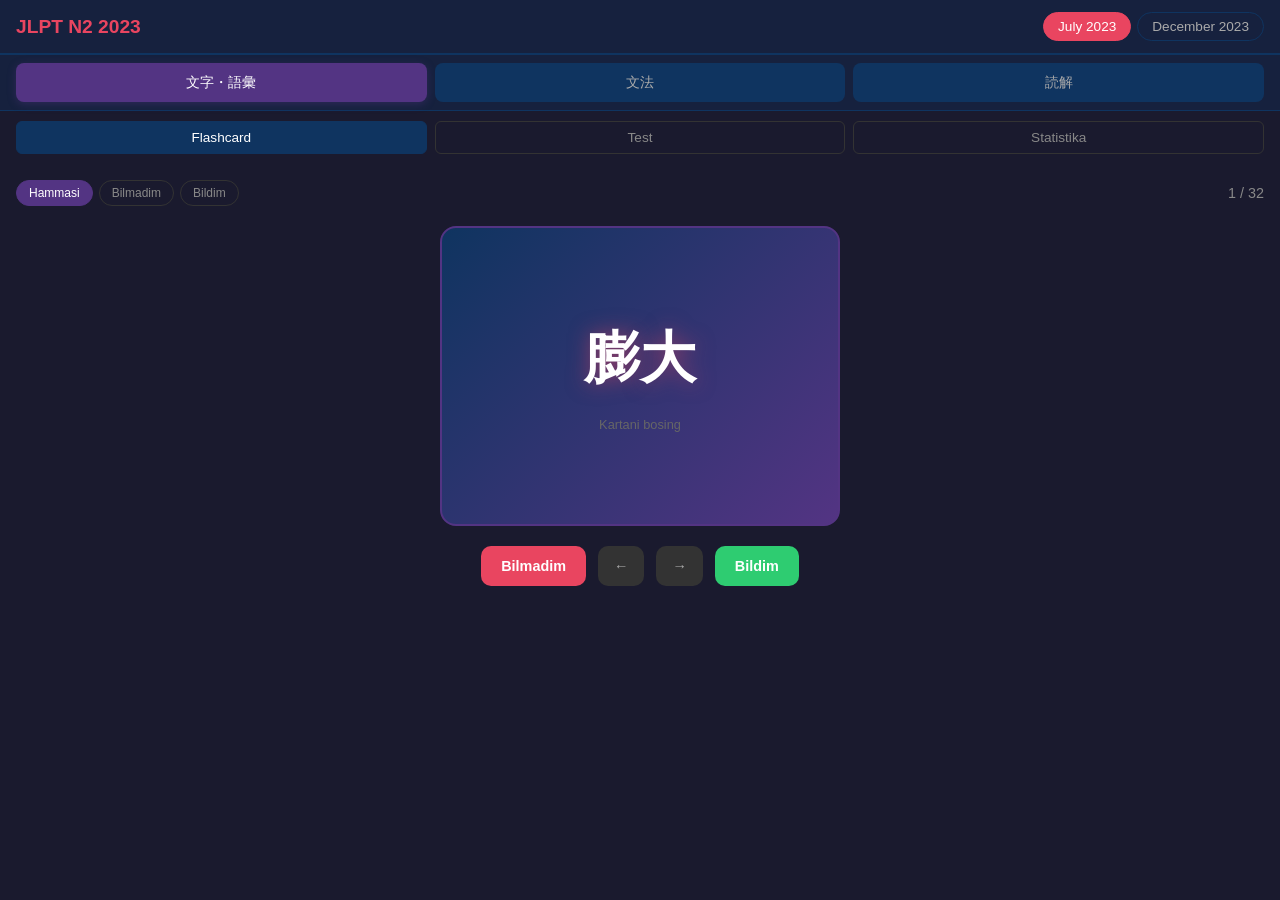
==== app/index.html @ ed3dc3ed "Add JLPT N2 2023 study app with flashcards, tests, and tracking - July & December 2023 exam content " ====
<!DOCTYPE html>
<html lang="ja">
<head>
  <meta charset="UTF-8">
  <meta name="viewport" content="width=device-width, initial-scale=1.0">
  <title>JLPT N2 2023 - Study App</title>
  <link rel="stylesheet" href="css/style.css">
</head>
<body>
  <!-- Top Navigation -->
  <header class="header">
    <div class="header-title">JLPT N2 2023</div>
    <div class="exam-tabs">
      <button class="exam-tab active" data-exam="july">July 2023</button>
      <button class="exam-tab" data-exam="december">December 2023</button>
    </div>
  </header>

  <!-- Section Navigation -->
  <nav class="section-nav">
    <button class="section-btn active" data-section="moji-goi">文字・語彙</button>
    <button class="section-btn" data-section="bunpo">文法</button>
    <button class="section-btn" data-section="dokkai">読解</button>
  </nav>

  <!-- Mode Navigation -->
  <div class="mode-nav">
    <button class="mode-btn active" data-mode="flashcard">Flashcard</button>
    <button class="mode-btn" data-mode="test">Test</button>
    <button class="mode-btn" data-mode="stats">Statistika</button>
  </div>

  <!-- Main Content Area -->
  <main class="main-content">
    <!-- Flashcard View -->
    <div id="flashcard-view" class="view active">
      <div class="flashcard-controls">
        <div class="filter-buttons">
          <button class="filter-btn active" data-filter="all">Hammasi</button>
          <button class="filter-btn" data-filter="unknown">Bilmadim</button>
          <button class="filter-btn" data-filter="known">Bildim</button>
        </div>
        <div class="card-counter">
          <span id="current-card">1</span> / <span id="total-cards">0</span>
        </div>
      </div>

      <div class="flashcard-container">
        <div class="flashcard" id="flashcard">
          <div class="flashcard-front">
            <div class="kanji-display" id="kanji-display"></div>
            <div class="tap-hint">Kartani bosing</div>
          </div>
          <div class="flashcard-back">
            <div class="back-content" id="back-content"></div>
          </div>
        </div>
      </div>

      <div class="flashcard-actions">
        <button class="action-btn unknown-btn" id="btn-unknown">Bilmadim</button>
        <button class="action-btn skip-btn" id="btn-prev">&#8592;</button>
        <button class="action-btn skip-btn" id="btn-next">&#8594;</button>
        <button class="action-btn known-btn" id="btn-known">Bildim</button>
      </div>
    </div>

    <!-- Test View -->
    <div id="test-view" class="view">
      <div class="test-controls">
        <div class="test-type-buttons">
          <button class="test-type-btn active" data-test="meaning">Ma'no</button>
          <button class="test-type-btn" data-test="reading">O'qilishi</button>
          <button class="test-type-btn" data-test="kanji">Kanji</button>
          <button class="test-type-btn" data-test="usage">Ishlatilishi</button>
        </div>
        <div class="test-score">
          To'g'ri: <span id="test-correct">0</span> / <span id="test-total">0</span>
        </div>
      </div>

      <div class="test-container" id="test-container">
        <div class="test-question" id="test-question"></div>
        <div class="test-options" id="test-options"></div>
        <div class="test-feedback" id="test-feedback"></div>
        <button class="test-next-btn" id="test-next-btn">Keyingi savol</button>
      </div>
    </div>

    <!-- Stats View -->
    <div id="stats-view" class="view">
      <div class="stats-container">
        <h2 class="stats-title">Umumiy Statistika</h2>
        <div class="stats-overview" id="stats-overview"></div>
        <h3 class="stats-subtitle">Bo'limlar bo'yicha</h3>
        <div class="stats-sections" id="stats-sections"></div>
        <div class="stats-actions">
          <button class="reset-btn" id="reset-section-btn">Bu bo'limni tozalash</button>
          <button class="reset-btn reset-all" id="reset-all-btn">Hammasini tozalash</button>
        </div>
      </div>
    </div>
  </main>

  <!-- Scripts -->
  <script src="data/july2023-moji-goi.js"></script>
  <script src="data/july2023-bunpo.js"></script>
  <script src="data/july2023-dokkai.js"></script>
  <script src="data/dec2023-moji-goi.js"></script>
  <script src="data/dec2023-bunpo.js"></script>
  <script src="data/dec2023-dokkai.js"></script>
  <script src="js/app.js"></script>
</body>
</html>
---- app/css/style.css ----
/* ===== Reset & Base ===== */
* {
  margin: 0;
  padding: 0;
  box-sizing: border-box;
}

body {
  font-family: 'Segoe UI', -apple-system, BlinkMacSystemFont, sans-serif;
  background: #1a1a2e;
  color: #eee;
  min-height: 100vh;
  overflow-x: hidden;
}

/* ===== Header ===== */
.header {
  background: #16213e;
  padding: 12px 16px;
  display: flex;
  align-items: center;
  justify-content: space-between;
  border-bottom: 2px solid #0f3460;
  position: sticky;
  top: 0;
  z-index: 100;
}

.header-title {
  font-size: 1.2rem;
  font-weight: bold;
  color: #e94560;
}

.exam-tabs {
  display: flex;
  gap: 6px;
}

.exam-tab {
  padding: 6px 14px;
  border: 1px solid #0f3460;
  background: transparent;
  color: #aaa;
  border-radius: 20px;
  cursor: pointer;
  font-size: 0.85rem;
  transition: all 0.3s;
}

.exam-tab.active {
  background: #e94560;
  color: white;
  border-color: #e94560;
}

/* ===== Section Nav ===== */
.section-nav {
  display: flex;
  background: #16213e;
  padding: 8px 16px;
  gap: 8px;
  border-bottom: 1px solid #0f3460;
}

.section-btn {
  flex: 1;
  padding: 10px;
  border: none;
  background: #0f3460;
  color: #aaa;
  border-radius: 8px;
  cursor: pointer;
  font-size: 0.9rem;
  transition: all 0.3s;
}

.section-btn.active {
  background: #533483;
  color: white;
  box-shadow: 0 2px 8px rgba(83, 52, 131, 0.4);
}


/* ===== Mode Nav ===== */
.mode-nav {
  display: flex;
  padding: 10px 16px;
  gap: 8px;
  background: #1a1a2e;
}

.mode-btn {
  flex: 1;
  padding: 8px;
  border: 1px solid #333;
  background: transparent;
  color: #888;
  border-radius: 6px;
  cursor: pointer;
  font-size: 0.85rem;
  transition: all 0.3s;
}

.mode-btn.active {
  background: #0f3460;
  color: #fff;
  border-color: #0f3460;
}

/* ===== Views ===== */
.view {
  display: none;
  padding: 16px;
}

.view.active {
  display: block;
}

/* ===== Flashcard ===== */
.flashcard-controls {
  display: flex;
  justify-content: space-between;
  align-items: center;
  margin-bottom: 16px;
}

.filter-buttons {
  display: flex;
  gap: 6px;
}

.filter-btn {
  padding: 5px 12px;
  border: 1px solid #333;
  background: transparent;
  color: #888;
  border-radius: 14px;
  cursor: pointer;
  font-size: 0.75rem;
  transition: all 0.3s;
}

.filter-btn.active {
  background: #533483;
  color: white;
  border-color: #533483;
}

.card-counter {
  color: #888;
  font-size: 0.9rem;
}

.flashcard-container {
  perspective: 1000px;
  margin: 20px auto;
  max-width: 400px;
}

.flashcard {
  position: relative;
  width: 100%;
  min-height: 300px;
  cursor: pointer;
  transform-style: preserve-3d;
  transition: transform 0.6s;
  border-radius: 16px;
}

.flashcard.flipped {
  transform: rotateY(180deg);
}

.flashcard-front,
.flashcard-back {
  position: absolute;
  width: 100%;
  min-height: 300px;
  backface-visibility: hidden;
  border-radius: 16px;
  display: flex;
  flex-direction: column;
  align-items: center;
  justify-content: center;
  padding: 24px;
}

.flashcard-front {
  background: linear-gradient(135deg, #0f3460, #533483);
  border: 2px solid #533483;
}

.flashcard-back {
  background: linear-gradient(135deg, #16213e, #1a1a2e);
  border: 2px solid #0f3460;
  transform: rotateY(180deg);
  justify-content: flex-start;
  align-items: flex-start;
  overflow-y: auto;
  max-height: 400px;
}

.kanji-display {
  font-size: 3.5rem;
  font-weight: bold;
  color: #fff;
  text-shadow: 0 0 20px rgba(233, 69, 96, 0.5);
}

.tap-hint {
  margin-top: 20px;
  color: #666;
  font-size: 0.8rem;
}

.back-content {
  width: 100%;
}

.back-content .info-row {
  margin-bottom: 10px;
  padding: 6px 0;
  border-bottom: 1px solid #333;
}

.back-content .info-label {
  font-size: 0.75rem;
  color: #e94560;
  text-transform: uppercase;
  margin-bottom: 3px;
}

.back-content .info-value {
  font-size: 0.95rem;
  color: #eee;
  line-height: 1.4;
}

.back-content .info-value.big {
  font-size: 1.6rem;
}


/* ===== Flashcard Actions ===== */
.flashcard-actions {
  display: flex;
  justify-content: center;
  gap: 12px;
  margin-top: 20px;
}

.action-btn {
  padding: 12px 20px;
  border: none;
  border-radius: 10px;
  cursor: pointer;
  font-size: 0.9rem;
  font-weight: bold;
  transition: all 0.3s;
}

.unknown-btn {
  background: #e94560;
  color: white;
}

.unknown-btn:hover {
  background: #d63851;
  transform: scale(1.05);
}

.known-btn {
  background: #2ecc71;
  color: white;
}

.known-btn:hover {
  background: #27ae60;
  transform: scale(1.05);
}

.skip-btn {
  background: #333;
  color: #aaa;
  padding: 12px 16px;
}

.skip-btn:hover {
  background: #444;
}

/* ===== Test View ===== */
.test-controls {
  display: flex;
  justify-content: space-between;
  align-items: center;
  margin-bottom: 16px;
  flex-wrap: wrap;
  gap: 10px;
}

.test-type-buttons {
  display: flex;
  gap: 6px;
  flex-wrap: wrap;
}

.test-type-btn {
  padding: 6px 12px;
  border: 1px solid #333;
  background: transparent;
  color: #888;
  border-radius: 14px;
  cursor: pointer;
  font-size: 0.75rem;
  transition: all 0.3s;
}

.test-type-btn.active {
  background: #0f3460;
  color: white;
  border-color: #0f3460;
}

.test-score {
  color: #2ecc71;
  font-size: 0.9rem;
  font-weight: bold;
}

.test-container {
  background: #16213e;
  border-radius: 16px;
  padding: 24px;
  max-width: 500px;
  margin: 0 auto;
}

.test-question {
  font-size: 1.8rem;
  text-align: center;
  margin-bottom: 24px;
  color: #fff;
  min-height: 60px;
  display: flex;
  align-items: center;
  justify-content: center;
}

.test-options {
  display: flex;
  flex-direction: column;
  gap: 10px;
}

.test-option {
  padding: 14px 18px;
  background: #0f3460;
  border: 2px solid #333;
  border-radius: 10px;
  cursor: pointer;
  color: #eee;
  font-size: 0.95rem;
  transition: all 0.3s;
}

.test-option:hover {
  border-color: #533483;
  background: #1a2a4a;
}

.test-option.correct {
  border-color: #2ecc71;
  background: rgba(46, 204, 113, 0.15);
}

.test-option.wrong {
  border-color: #e94560;
  background: rgba(233, 69, 96, 0.15);
}

.test-feedback {
  margin-top: 16px;
  padding: 12px;
  border-radius: 8px;
  font-size: 0.85rem;
  display: none;
}

.test-feedback.show {
  display: block;
}

.test-feedback.correct {
  background: rgba(46, 204, 113, 0.1);
  border: 1px solid #2ecc71;
  color: #2ecc71;
}

.test-feedback.wrong {
  background: rgba(233, 69, 96, 0.1);
  border: 1px solid #e94560;
  color: #e94560;
}

.test-next-btn {
  display: none;
  margin: 16px auto 0;
  padding: 10px 24px;
  background: #533483;
  color: white;
  border: none;
  border-radius: 8px;
  cursor: pointer;
  font-size: 0.9rem;
}

.test-next-btn.show {
  display: block;
}


/* ===== Stats View ===== */
.stats-container {
  max-width: 500px;
  margin: 0 auto;
}

.stats-title {
  color: #e94560;
  margin-bottom: 16px;
  font-size: 1.2rem;
}

.stats-subtitle {
  color: #533483;
  margin: 20px 0 12px;
  font-size: 1rem;
}

.stats-overview {
  display: grid;
  grid-template-columns: 1fr 1fr 1fr;
  gap: 10px;
  margin-bottom: 20px;
}

.stat-card {
  background: #16213e;
  border-radius: 12px;
  padding: 16px;
  text-align: center;
}

.stat-number {
  font-size: 2rem;
  font-weight: bold;
  color: #fff;
}

.stat-label {
  font-size: 0.75rem;
  color: #888;
  margin-top: 4px;
}

.stat-card.known .stat-number { color: #2ecc71; }
.stat-card.unknown .stat-number { color: #e94560; }
.stat-card.total .stat-number { color: #f39c12; }

.stats-sections {
  display: flex;
  flex-direction: column;
  gap: 10px;
}

.stats-section-item {
  background: #16213e;
  border-radius: 10px;
  padding: 14px;
}

.stats-section-header {
  display: flex;
  justify-content: space-between;
  align-items: center;
  margin-bottom: 8px;
}

.stats-section-name {
  font-size: 0.9rem;
  color: #eee;
}

.stats-section-percent {
  font-size: 0.85rem;
  color: #2ecc71;
  font-weight: bold;
}

.progress-bar {
  height: 6px;
  background: #333;
  border-radius: 3px;
  overflow: hidden;
}

.progress-fill {
  height: 100%;
  background: linear-gradient(90deg, #2ecc71, #27ae60);
  border-radius: 3px;
  transition: width 0.5s ease;
}

.stats-actions {
  margin-top: 24px;
  display: flex;
  gap: 10px;
}

.reset-btn {
  padding: 10px 16px;
  border: 1px solid #e94560;
  background: transparent;
  color: #e94560;
  border-radius: 8px;
  cursor: pointer;
  font-size: 0.8rem;
  transition: all 0.3s;
}

.reset-btn:hover {
  background: rgba(233, 69, 96, 0.1);
}

.reset-btn.reset-all {
  border-color: #f39c12;
  color: #f39c12;
}

.reset-btn.reset-all:hover {
  background: rgba(243, 156, 18, 0.1);
}

/* ===== Responsive ===== */
@media (max-width: 480px) {
  .header {
    flex-direction: column;
    gap: 8px;
    align-items: flex-start;
  }
  
  .kanji-display {
    font-size: 2.8rem;
  }
  
  .flashcard-actions {
    flex-wrap: wrap;
  }
  
  .stats-overview {
    grid-template-columns: 1fr;
  }
  
  .test-type-buttons {
    width: 100%;
  }
}

/* ===== Animations ===== */
@keyframes slideIn {
  from { opacity: 0; transform: translateY(20px); }
  to { opacity: 1; transform: translateY(0); }
}

.view.active {
  animation: slideIn 0.3s ease;
}

/* ===== Dokkai specific ===== */
.dokkai-passage {
  background: #16213e;
  border-radius: 12px;
  padding: 16px;
  margin-bottom: 16px;
  line-height: 1.8;
  font-size: 0.9rem;
  color: #ddd;
  max-height: 300px;
  overflow-y: auto;
}

.dokkai-title {
  color: #e94560;
  font-size: 1rem;
  margin-bottom: 10px;
}

.dokkai-vocab {
  margin-top: 12px;
  padding: 10px;
  background: #0f3460;
  border-radius: 8px;
}

.dokkai-vocab-title {
  color: #f39c12;
  font-size: 0.8rem;
  margin-bottom: 6px;
}

.dokkai-vocab-item {
  font-size: 0.8rem;
  color: #aaa;
  margin: 3px 0;
}
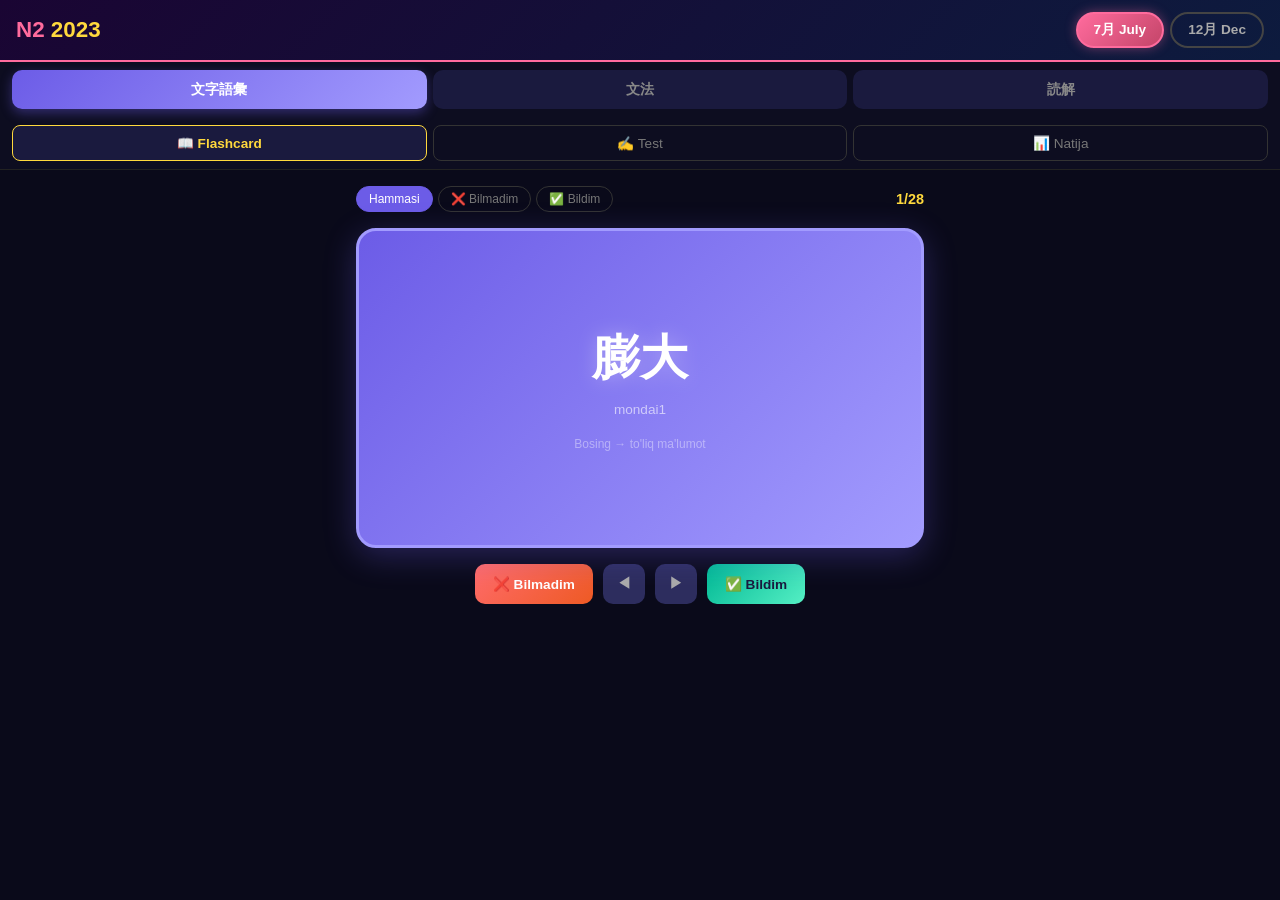
==== commit 4a3b1cd6: "JLPT N2 2023 Study App - July & December Features: - 3 sections: Moji/Goi (53 words), Bunpo (34 gram" ====
--- a/app/index.html
+++ b/app/index.html
@@ -3,106 +3,87 @@
 <head>
   <meta charset="UTF-8">
   <meta name="viewport" content="width=device-width, initial-scale=1.0">
-  <title>JLPT N2 2023 - Study App</title>
+  <title>JLPT N2 2023 - O'rganish</title>
   <link rel="stylesheet" href="css/style.css">
 </head>
 <body>
-  <!-- Top Navigation -->
   <header class="header">
-    <div class="header-title">JLPT N2 2023</div>
+    <h1 class="logo">N2 <span>2023</span></h1>
     <div class="exam-tabs">
-      <button class="exam-tab active" data-exam="july">July 2023</button>
-      <button class="exam-tab" data-exam="december">December 2023</button>
+      <button class="exam-tab active" data-exam="july">7月 July</button>
+      <button class="exam-tab" data-exam="dec">12月 Dec</button>
     </div>
   </header>
 
-  <!-- Section Navigation -->
   <nav class="section-nav">
-    <button class="section-btn active" data-section="moji-goi">文字・語彙</button>
+    <button class="section-btn active" data-section="moji">文字語彙</button>
     <button class="section-btn" data-section="bunpo">文法</button>
     <button class="section-btn" data-section="dokkai">読解</button>
   </nav>
 
-  <!-- Mode Navigation -->
   <div class="mode-nav">
-    <button class="mode-btn active" data-mode="flashcard">Flashcard</button>
-    <button class="mode-btn" data-mode="test">Test</button>
-    <button class="mode-btn" data-mode="stats">Statistika</button>
+    <button class="mode-btn active" data-mode="flashcard">📖 Flashcard</button>
+    <button class="mode-btn" data-mode="test">✍️ Test</button>
+    <button class="mode-btn" data-mode="stats">📊 Natija</button>
   </div>
 
-  <!-- Main Content Area -->
   <main class="main-content">
-    <!-- Flashcard View -->
-    <div id="flashcard-view" class="view active">
-      <div class="flashcard-controls">
-        <div class="filter-buttons">
+    <!-- FLASHCARD VIEW -->
+    <div id="view-flashcard" class="view active">
+      <div class="fc-top">
+        <div class="filter-bar">
           <button class="filter-btn active" data-filter="all">Hammasi</button>
-          <button class="filter-btn" data-filter="unknown">Bilmadim</button>
-          <button class="filter-btn" data-filter="known">Bildim</button>
+          <button class="filter-btn" data-filter="unknown">❌ Bilmadim</button>
+          <button class="filter-btn" data-filter="known">✅ Bildim</button>
         </div>
-        <div class="card-counter">
-          <span id="current-card">1</span> / <span id="total-cards">0</span>
+        <span class="counter" id="counter">0/0</span>
+      </div>
+      <div class="card-wrap">
+        <div class="card" id="card">
+          <div class="card-front" id="card-front"></div>
+          <div class="card-back" id="card-back"></div>
         </div>
       </div>
-
-      <div class="flashcard-container">
-        <div class="flashcard" id="flashcard">
-          <div class="flashcard-front">
-            <div class="kanji-display" id="kanji-display"></div>
-            <div class="tap-hint">Kartani bosing</div>
-          </div>
-          <div class="flashcard-back">
-            <div class="back-content" id="back-content"></div>
-          </div>
-        </div>
-      </div>
-
-      <div class="flashcard-actions">
-        <button class="action-btn unknown-btn" id="btn-unknown">Bilmadim</button>
-        <button class="action-btn skip-btn" id="btn-prev">&#8592;</button>
-        <button class="action-btn skip-btn" id="btn-next">&#8594;</button>
-        <button class="action-btn known-btn" id="btn-known">Bildim</button>
+      <div class="card-actions">
+        <button class="btn btn-unknown" id="btn-unknown">❌ Bilmadim</button>
+        <button class="btn btn-nav" id="btn-prev">◀</button>
+        <button class="btn btn-nav" id="btn-next">▶</button>
+        <button class="btn btn-known" id="btn-known">✅ Bildim</button>
       </div>
     </div>
 
-    <!-- Test View -->
-    <div id="test-view" class="view">
-      <div class="test-controls">
-        <div class="test-type-buttons">
-          <button class="test-type-btn active" data-test="meaning">Ma'no</button>
-          <button class="test-type-btn" data-test="reading">O'qilishi</button>
-          <button class="test-type-btn" data-test="kanji">Kanji</button>
-          <button class="test-type-btn" data-test="usage">Ishlatilishi</button>
+    <!-- TEST VIEW -->
+    <div id="view-test" class="view">
+      <div class="test-top">
+        <div class="test-types">
+          <button class="tt-btn active" data-tt="meaning">Ma'no</button>
+          <button class="tt-btn" data-tt="reading">O'qilishi</button>
+          <button class="tt-btn" data-tt="kanji">Kanji</button>
+          <button class="tt-btn" data-tt="usage">Misol</button>
         </div>
-        <div class="test-score">
-          To'g'ri: <span id="test-correct">0</span> / <span id="test-total">0</span>
-        </div>
+        <div class="test-score" id="test-score">0/0</div>
       </div>
-
-      <div class="test-container" id="test-container">
-        <div class="test-question" id="test-question"></div>
-        <div class="test-options" id="test-options"></div>
-        <div class="test-feedback" id="test-feedback"></div>
-        <button class="test-next-btn" id="test-next-btn">Keyingi savol</button>
+      <div class="test-box" id="test-box">
+        <div class="test-q" id="test-q"></div>
+        <div class="test-opts" id="test-opts"></div>
+        <div class="test-fb" id="test-fb"></div>
+        <button class="btn btn-next-q" id="btn-next-q">Keyingi →</button>
       </div>
     </div>
 
-    <!-- Stats View -->
-    <div id="stats-view" class="view">
-      <div class="stats-container">
-        <h2 class="stats-title">Umumiy Statistika</h2>
-        <div class="stats-overview" id="stats-overview"></div>
-        <h3 class="stats-subtitle">Bo'limlar bo'yicha</h3>
+    <!-- STATS VIEW -->
+    <div id="view-stats" class="view">
+      <div class="stats-wrap">
+        <div class="stats-cards" id="stats-cards"></div>
         <div class="stats-sections" id="stats-sections"></div>
-        <div class="stats-actions">
-          <button class="reset-btn" id="reset-section-btn">Bu bo'limni tozalash</button>
-          <button class="reset-btn reset-all" id="reset-all-btn">Hammasini tozalash</button>
+        <div class="stats-btns">
+          <button class="btn btn-reset" id="btn-reset-section">Bu bo'limni tozalash</button>
+          <button class="btn btn-reset-all" id="btn-reset-all">Hammasini tozalash</button>
         </div>
       </div>
     </div>
   </main>
 
-  <!-- Scripts -->
   <script src="data/july2023-moji-goi.js"></script>
   <script src="data/july2023-bunpo.js"></script>
   <script src="data/july2023-dokkai.js"></script>
--- a/app/css/style.css
+++ b/app/css/style.css
@@ -1,618 +1,108 @@
-/* ===== Reset & Base ===== */
-* {
-  margin: 0;
-  padding: 0;
-  box-sizing: border-box;
+*{margin:0;padding:0;box-sizing:border-box}
+body{font-family:'Segoe UI',sans-serif;background:#0a0a1a;color:#f0f0f0;min-height:100vh}
+
+/* HEADER */
+.header{background:linear-gradient(135deg,#1a0533,#0d1b3e);padding:12px 16px;display:flex;align-items:center;justify-content:space-between;border-bottom:2px solid #ff6b9d}
+.logo{font-size:1.4rem;color:#ff6b9d;font-weight:900}
+.logo span{color:#ffd93d}
+.exam-tabs{display:flex;gap:6px}
+.exam-tab{padding:7px 16px;border:2px solid #444;background:transparent;color:#aaa;border-radius:20px;cursor:pointer;font-size:.85rem;font-weight:600;transition:.3s}
+.exam-tab.active{background:linear-gradient(135deg,#ff6b9d,#c44569);color:#fff;border-color:#ff6b9d;box-shadow:0 0 12px rgba(255,107,157,.4)}
+
+/* SECTION NAV */
+.section-nav{display:flex;padding:8px 12px;gap:6px;background:#0d0d20}
+.section-btn{flex:1;padding:10px;border:none;background:#1a1a3e;color:#888;border-radius:10px;cursor:pointer;font-size:.9rem;font-weight:600;transition:.3s}
+.section-btn.active{background:linear-gradient(135deg,#6c5ce7,#a29bfe);color:#fff;box-shadow:0 4px 12px rgba(108,92,231,.4)}
+
+/* MODE NAV */
+.mode-nav{display:flex;padding:8px 12px;gap:6px;background:#0d0d20;border-bottom:1px solid #222}
+.mode-btn{flex:1;padding:9px;border:1px solid #333;background:transparent;color:#777;border-radius:8px;cursor:pointer;font-size:.85rem;transition:.3s}
+.mode-btn.active{background:#1a1a3e;color:#ffd93d;border-color:#ffd93d;font-weight:700}
+
+/* VIEWS */
+.view{display:none;padding:16px;max-width:600px;margin:0 auto}
+.view.active{display:block;animation:fadeIn .3s ease}
+@keyframes fadeIn{from{opacity:0;transform:translateY(10px)}to{opacity:1;transform:translateY(0)}}
+
+/* FLASHCARD */
+.fc-top{display:flex;justify-content:space-between;align-items:center;margin-bottom:12px}
+.filter-bar{display:flex;gap:5px}
+.filter-btn{padding:5px 12px;border:1px solid #333;background:transparent;color:#777;border-radius:14px;cursor:pointer;font-size:.75rem;transition:.3s}
+.filter-btn.active{background:#6c5ce7;color:#fff;border-color:#6c5ce7}
+.counter{color:#ffd93d;font-weight:700;font-size:.9rem}
+
+.card-wrap{perspective:1000px;margin:16px 0}
+.card{position:relative;width:100%;min-height:320px;cursor:pointer;transform-style:preserve-3d;transition:transform .5s;border-radius:20px}
+.card.flipped{transform:rotateY(180deg)}
+.card-front,.card-back{position:absolute;width:100%;min-height:320px;backface-visibility:hidden;border-radius:20px;padding:24px;display:flex;flex-direction:column;align-items:center;justify-content:center}
+.card-front{background:linear-gradient(135deg,#6c5ce7,#a29bfe);border:3px solid #a29bfe;box-shadow:0 8px 32px rgba(108,92,231,.3)}
+.card-back{background:linear-gradient(135deg,#1a1a3e,#0d1b3e);border:3px solid #ff6b9d;transform:rotateY(180deg);justify-content:flex-start;align-items:stretch;overflow-y:auto;max-height:420px;box-shadow:0 8px 32px rgba(255,107,157,.2)}
+
+.card-front .main-text{font-size:3rem;font-weight:900;color:#fff;text-shadow:0 0 20px rgba(255,255,255,.3)}
+.card-front .sub-text{margin-top:12px;color:rgba(255,255,255,.6);font-size:.85rem}
+.card-front .hint{margin-top:20px;color:rgba(255,255,255,.4);font-size:.75rem}
+
+.info-row{margin-bottom:10px;padding-bottom:8px;border-bottom:1px solid #2a2a5e}
+.info-label{font-size:.7rem;color:#ff6b9d;text-transform:uppercase;font-weight:700;margin-bottom:3px;letter-spacing:1px}
+.info-val{font-size:.95rem;color:#eee;line-height:1.5}
+.info-val.big{font-size:1.8rem;color:#ffd93d;font-weight:700}
+.info-val .tip{display:block;margin-top:4px;padding:6px 10px;background:rgba(255,217,61,.08);border-left:3px solid #ffd93d;border-radius:4px;font-size:.8rem;color:#ffd93d}
+
+/* CARD ACTIONS */
+.card-actions{display:flex;justify-content:center;gap:10px;margin-top:16px}
+.btn{padding:11px 18px;border:none;border-radius:10px;cursor:pointer;font-size:.85rem;font-weight:700;transition:.3s}
+.btn-unknown{background:linear-gradient(135deg,#ff6b6b,#ee5a24);color:#fff}
+.btn-unknown:hover{transform:scale(1.05);box-shadow:0 4px 12px rgba(255,107,107,.4)}
+.btn-known{background:linear-gradient(135deg,#00b894,#55efc4);color:#1a1a3e}
+.btn-known:hover{transform:scale(1.05);box-shadow:0 4px 12px rgba(0,184,148,.4)}
+.btn-nav{background:#2d2d5e;color:#aaa;padding:11px 14px}
+.btn-nav:hover{background:#3d3d7e}
+
+/* TEST */
+.test-top{display:flex;justify-content:space-between;align-items:center;margin-bottom:14px;flex-wrap:wrap;gap:8px}
+.test-types{display:flex;gap:5px;flex-wrap:wrap}
+.tt-btn{padding:5px 12px;border:1px solid #333;background:transparent;color:#777;border-radius:14px;cursor:pointer;font-size:.75rem;transition:.3s}
+.tt-btn.active{background:#ffd93d;color:#1a1a3e;border-color:#ffd93d;font-weight:700}
+.test-score{color:#00b894;font-weight:700;font-size:.95rem}
+.test-box{background:#1a1a3e;border-radius:16px;padding:20px;border:2px solid #2a2a5e}
+.test-q{font-size:1.6rem;text-align:center;color:#fff;margin-bottom:20px;min-height:50px;display:flex;align-items:center;justify-content:center;font-weight:700}
+.test-opts{display:flex;flex-direction:column;gap:8px}
+.test-opt{padding:13px 16px;background:#0d1b3e;border:2px solid #2a2a5e;border-radius:10px;cursor:pointer;color:#ddd;font-size:.9rem;transition:.3s}
+.test-opt:hover{border-color:#6c5ce7;background:#1a2a5e}
+.test-opt.correct{border-color:#00b894;background:rgba(0,184,148,.12);color:#00b894}
+.test-opt.wrong{border-color:#ff6b6b;background:rgba(255,107,107,.1);color:#ff6b6b}
+.test-fb{margin-top:14px;padding:12px;border-radius:10px;font-size:.85rem;display:none;line-height:1.5}
+.test-fb.show{display:block}
+.test-fb.is-correct{background:rgba(0,184,148,.08);border:1px solid #00b894;color:#55efc4}
+.test-fb.is-wrong{background:rgba(255,107,107,.08);border:1px solid #ff6b6b;color:#ff6b6b}
+.btn-next-q{display:none;margin:14px auto 0;background:linear-gradient(135deg,#6c5ce7,#a29bfe);color:#fff;padding:10px 24px}
+.btn-next-q.show{display:block}
+
+/* STATS */
+.stats-wrap{max-width:500px;margin:0 auto}
+.stats-cards{display:grid;grid-template-columns:1fr 1fr 1fr;gap:10px;margin-bottom:20px}
+.stat-card{background:#1a1a3e;border-radius:14px;padding:16px;text-align:center;border:2px solid #2a2a5e}
+.stat-num{font-size:2.2rem;font-weight:900}
+.stat-lbl{font-size:.7rem;color:#888;margin-top:4px;text-transform:uppercase}
+.stat-card.s-known .stat-num{color:#00b894}
+.stat-card.s-unknown .stat-num{color:#ff6b6b}
+.stat-card.s-total .stat-num{color:#ffd93d}
+.stats-sections{display:flex;flex-direction:column;gap:8px;margin-bottom:20px}
+.ss-item{background:#1a1a3e;border-radius:10px;padding:12px;border:1px solid #2a2a5e}
+.ss-head{display:flex;justify-content:space-between;align-items:center;margin-bottom:6px}
+.ss-name{font-size:.85rem;color:#eee}
+.ss-pct{font-size:.85rem;color:#00b894;font-weight:700}
+.pbar{height:6px;background:#2a2a5e;border-radius:3px;overflow:hidden}
+.pbar-fill{height:100%;background:linear-gradient(90deg,#00b894,#55efc4);border-radius:3px;transition:width .5s}
+.stats-btns{display:flex;gap:10px}
+.btn-reset{padding:10px 14px;border:1px solid #ff6b6b;background:transparent;color:#ff6b6b;border-radius:8px;cursor:pointer;font-size:.8rem;transition:.3s}
+.btn-reset:hover{background:rgba(255,107,107,.1)}
+.btn-reset-all{padding:10px 14px;border:1px solid #ffd93d;background:transparent;color:#ffd93d;border-radius:8px;cursor:pointer;font-size:.8rem;transition:.3s}
+.btn-reset-all:hover{background:rgba(255,217,61,.1)}
+
+@media(max-width:480px){
+  .header{flex-direction:column;gap:8px;align-items:flex-start}
+  .card-front .main-text{font-size:2.4rem}
+  .stats-cards{grid-template-columns:1fr}
+  .card-actions{flex-wrap:wrap}
 }
-
-body {
-  font-family: 'Segoe UI', -apple-system, BlinkMacSystemFont, sans-serif;
-  background: #1a1a2e;
-  color: #eee;
-  min-height: 100vh;
-  overflow-x: hidden;
-}
-
-/* ===== Header ===== */
-.header {
-  background: #16213e;
-  padding: 12px 16px;
-  display: flex;
-  align-items: center;
-  justify-content: space-between;
-  border-bottom: 2px solid #0f3460;
-  position: sticky;
-  top: 0;
-  z-index: 100;
-}
-
-.header-title {
-  font-size: 1.2rem;
-  font-weight: bold;
-  color: #e94560;
-}
-
-.exam-tabs {
-  display: flex;
-  gap: 6px;
-}
-
-.exam-tab {
-  padding: 6px 14px;
-  border: 1px solid #0f3460;
-  background: transparent;
-  color: #aaa;
-  border-radius: 20px;
-  cursor: pointer;
-  font-size: 0.85rem;
-  transition: all 0.3s;
-}
-
-.exam-tab.active {
-  background: #e94560;
-  color: white;
-  border-color: #e94560;
-}
-
-/* ===== Section Nav ===== */
-.section-nav {
-  display: flex;
-  background: #16213e;
-  padding: 8px 16px;
-  gap: 8px;
-  border-bottom: 1px solid #0f3460;
-}
-
-.section-btn {
-  flex: 1;
-  padding: 10px;
-  border: none;
-  background: #0f3460;
-  color: #aaa;
-  border-radius: 8px;
-  cursor: pointer;
-  font-size: 0.9rem;
-  transition: all 0.3s;
-}
-
-.section-btn.active {
-  background: #533483;
-  color: white;
-  box-shadow: 0 2px 8px rgba(83, 52, 131, 0.4);
-}
-
-
-/* ===== Mode Nav ===== */
-.mode-nav {
-  display: flex;
-  padding: 10px 16px;
-  gap: 8px;
-  background: #1a1a2e;
-}
-
-.mode-btn {
-  flex: 1;
-  padding: 8px;
-  border: 1px solid #333;
-  background: transparent;
-  color: #888;
-  border-radius: 6px;
-  cursor: pointer;
-  font-size: 0.85rem;
-  transition: all 0.3s;
-}
-
-.mode-btn.active {
-  background: #0f3460;
-  color: #fff;
-  border-color: #0f3460;
-}
-
-/* ===== Views ===== */
-.view {
-  display: none;
-  padding: 16px;
-}
-
-.view.active {
-  display: block;
-}
-
-/* ===== Flashcard ===== */
-.flashcard-controls {
-  display: flex;
-  justify-content: space-between;
-  align-items: center;
-  margin-bottom: 16px;
-}
-
-.filter-buttons {
-  display: flex;
-  gap: 6px;
-}
-
-.filter-btn {
-  padding: 5px 12px;
-  border: 1px solid #333;
-  background: transparent;
-  color: #888;
-  border-radius: 14px;
-  cursor: pointer;
-  font-size: 0.75rem;
-  transition: all 0.3s;
-}
-
-.filter-btn.active {
-  background: #533483;
-  color: white;
-  border-color: #533483;
-}
-
-.card-counter {
-  color: #888;
-  font-size: 0.9rem;
-}
-
-.flashcard-container {
-  perspective: 1000px;
-  margin: 20px auto;
-  max-width: 400px;
-}
-
-.flashcard {
-  position: relative;
-  width: 100%;
-  min-height: 300px;
-  cursor: pointer;
-  transform-style: preserve-3d;
-  transition: transform 0.6s;
-  border-radius: 16px;
-}
-
-.flashcard.flipped {
-  transform: rotateY(180deg);
-}
-
-.flashcard-front,
-.flashcard-back {
-  position: absolute;
-  width: 100%;
-  min-height: 300px;
-  backface-visibility: hidden;
-  border-radius: 16px;
-  display: flex;
-  flex-direction: column;
-  align-items: center;
-  justify-content: center;
-  padding: 24px;
-}
-
-.flashcard-front {
-  background: linear-gradient(135deg, #0f3460, #533483);
-  border: 2px solid #533483;
-}
-
-.flashcard-back {
-  background: linear-gradient(135deg, #16213e, #1a1a2e);
-  border: 2px solid #0f3460;
-  transform: rotateY(180deg);
-  justify-content: flex-start;
-  align-items: flex-start;
-  overflow-y: auto;
-  max-height: 400px;
-}
-
-.kanji-display {
-  font-size: 3.5rem;
-  font-weight: bold;
-  color: #fff;
-  text-shadow: 0 0 20px rgba(233, 69, 96, 0.5);
-}
-
-.tap-hint {
-  margin-top: 20px;
-  color: #666;
-  font-size: 0.8rem;
-}
-
-.back-content {
-  width: 100%;
-}
-
-.back-content .info-row {
-  margin-bottom: 10px;
-  padding: 6px 0;
-  border-bottom: 1px solid #333;
-}
-
-.back-content .info-label {
-  font-size: 0.75rem;
-  color: #e94560;
-  text-transform: uppercase;
-  margin-bottom: 3px;
-}
-
-.back-content .info-value {
-  font-size: 0.95rem;
-  color: #eee;
-  line-height: 1.4;
-}
-
-.back-content .info-value.big {
-  font-size: 1.6rem;
-}
-
-
-/* ===== Flashcard Actions ===== */
-.flashcard-actions {
-  display: flex;
-  justify-content: center;
-  gap: 12px;
-  margin-top: 20px;
-}
-
-.action-btn {
-  padding: 12px 20px;
-  border: none;
-  border-radius: 10px;
-  cursor: pointer;
-  font-size: 0.9rem;
-  font-weight: bold;
-  transition: all 0.3s;
-}
-
-.unknown-btn {
-  background: #e94560;
-  color: white;
-}
-
-.unknown-btn:hover {
-  background: #d63851;
-  transform: scale(1.05);
-}
-
-.known-btn {
-  background: #2ecc71;
-  color: white;
-}
-
-.known-btn:hover {
-  background: #27ae60;
-  transform: scale(1.05);
-}
-
-.skip-btn {
-  background: #333;
-  color: #aaa;
-  padding: 12px 16px;
-}
-
-.skip-btn:hover {
-  background: #444;
-}
-
-/* ===== Test View ===== */
-.test-controls {
-  display: flex;
-  justify-content: space-between;
-  align-items: center;
-  margin-bottom: 16px;
-  flex-wrap: wrap;
-  gap: 10px;
-}
-
-.test-type-buttons {
-  display: flex;
-  gap: 6px;
-  flex-wrap: wrap;
-}
-
-.test-type-btn {
-  padding: 6px 12px;
-  border: 1px solid #333;
-  background: transparent;
-  color: #888;
-  border-radius: 14px;
-  cursor: pointer;
-  font-size: 0.75rem;
-  transition: all 0.3s;
-}
-
-.test-type-btn.active {
-  background: #0f3460;
-  color: white;
-  border-color: #0f3460;
-}
-
-.test-score {
-  color: #2ecc71;
-  font-size: 0.9rem;
-  font-weight: bold;
-}
-
-.test-container {
-  background: #16213e;
-  border-radius: 16px;
-  padding: 24px;
-  max-width: 500px;
-  margin: 0 auto;
-}
-
-.test-question {
-  font-size: 1.8rem;
-  text-align: center;
-  margin-bottom: 24px;
-  color: #fff;
-  min-height: 60px;
-  display: flex;
-  align-items: center;
-  justify-content: center;
-}
-
-.test-options {
-  display: flex;
-  flex-direction: column;
-  gap: 10px;
-}
-
-.test-option {
-  padding: 14px 18px;
-  background: #0f3460;
-  border: 2px solid #333;
-  border-radius: 10px;
-  cursor: pointer;
-  color: #eee;
-  font-size: 0.95rem;
-  transition: all 0.3s;
-}
-
-.test-option:hover {
-  border-color: #533483;
-  background: #1a2a4a;
-}
-
-.test-option.correct {
-  border-color: #2ecc71;
-  background: rgba(46, 204, 113, 0.15);
-}
-
-.test-option.wrong {
-  border-color: #e94560;
-  background: rgba(233, 69, 96, 0.15);
-}
-
-.test-feedback {
-  margin-top: 16px;
-  padding: 12px;
-  border-radius: 8px;
-  font-size: 0.85rem;
-  display: none;
-}
-
-.test-feedback.show {
-  display: block;
-}
-
-.test-feedback.correct {
-  background: rgba(46, 204, 113, 0.1);
-  border: 1px solid #2ecc71;
-  color: #2ecc71;
-}
-
-.test-feedback.wrong {
-  background: rgba(233, 69, 96, 0.1);
-  border: 1px solid #e94560;
-  color: #e94560;
-}
-
-.test-next-btn {
-  display: none;
-  margin: 16px auto 0;
-  padding: 10px 24px;
-  background: #533483;
-  color: white;
-  border: none;
-  border-radius: 8px;
-  cursor: pointer;
-  font-size: 0.9rem;
-}
-
-.test-next-btn.show {
-  display: block;
-}
-
-
-/* ===== Stats View ===== */
-.stats-container {
-  max-width: 500px;
-  margin: 0 auto;
-}
-
-.stats-title {
-  color: #e94560;
-  margin-bottom: 16px;
-  font-size: 1.2rem;
-}
-
-.stats-subtitle {
-  color: #533483;
-  margin: 20px 0 12px;
-  font-size: 1rem;
-}
-
-.stats-overview {
-  display: grid;
-  grid-template-columns: 1fr 1fr 1fr;
-  gap: 10px;
-  margin-bottom: 20px;
-}
-
-.stat-card {
-  background: #16213e;
-  border-radius: 12px;
-  padding: 16px;
-  text-align: center;
-}
-
-.stat-number {
-  font-size: 2rem;
-  font-weight: bold;
-  color: #fff;
-}
-
-.stat-label {
-  font-size: 0.75rem;
-  color: #888;
-  margin-top: 4px;
-}
-
-.stat-card.known .stat-number { color: #2ecc71; }
-.stat-card.unknown .stat-number { color: #e94560; }
-.stat-card.total .stat-number { color: #f39c12; }
-
-.stats-sections {
-  display: flex;
-  flex-direction: column;
-  gap: 10px;
-}
-
-.stats-section-item {
-  background: #16213e;
-  border-radius: 10px;
-  padding: 14px;
-}
-
-.stats-section-header {
-  display: flex;
-  justify-content: space-between;
-  align-items: center;
-  margin-bottom: 8px;
-}
-
-.stats-section-name {
-  font-size: 0.9rem;
-  color: #eee;
-}
-
-.stats-section-percent {
-  font-size: 0.85rem;
-  color: #2ecc71;
-  font-weight: bold;
-}
-
-.progress-bar {
-  height: 6px;
-  background: #333;
-  border-radius: 3px;
-  overflow: hidden;
-}
-
-.progress-fill {
-  height: 100%;
-  background: linear-gradient(90deg, #2ecc71, #27ae60);
-  border-radius: 3px;
-  transition: width 0.5s ease;
-}
-
-.stats-actions {
-  margin-top: 24px;
-  display: flex;
-  gap: 10px;
-}
-
-.reset-btn {
-  padding: 10px 16px;
-  border: 1px solid #e94560;
-  background: transparent;
-  color: #e94560;
-  border-radius: 8px;
-  cursor: pointer;
-  font-size: 0.8rem;
-  transition: all 0.3s;
-}
-
-.reset-btn:hover {
-  background: rgba(233, 69, 96, 0.1);
-}
-
-.reset-btn.reset-all {
-  border-color: #f39c12;
-  color: #f39c12;
-}
-
-.reset-btn.reset-all:hover {
-  background: rgba(243, 156, 18, 0.1);
-}
-
-/* ===== Responsive ===== */
-@media (max-width: 480px) {
-  .header {
-    flex-direction: column;
-    gap: 8px;
-    align-items: flex-start;
-  }
-  
-  .kanji-display {
-    font-size: 2.8rem;
-  }
-  
-  .flashcard-actions {
-    flex-wrap: wrap;
-  }
-  
-  .stats-overview {
-    grid-template-columns: 1fr;
-  }
-  
-  .test-type-buttons {
-    width: 100%;
-  }
-}
-
-/* ===== Animations ===== */
-@keyframes slideIn {
-  from { opacity: 0; transform: translateY(20px); }
-  to { opacity: 1; transform: translateY(0); }
-}
-
-.view.active {
-  animation: slideIn 0.3s ease;
-}
-
-/* ===== Dokkai specific ===== */
-.dokkai-passage {
-  background: #16213e;
-  border-radius: 12px;
-  padding: 16px;
-  margin-bottom: 16px;
-  line-height: 1.8;
-  font-size: 0.9rem;
-  color: #ddd;
-  max-height: 300px;
-  overflow-y: auto;
-}
-
-.dokkai-title {
-  color: #e94560;
-  font-size: 1rem;
-  margin-bottom: 10px;
-}
-
-.dokkai-vocab {
-  margin-top: 12px;
-  padding: 10px;
-  background: #0f3460;
-  border-radius: 8px;
-}
-
-.dokkai-vocab-title {
-  color: #f39c12;
-  font-size: 0.8rem;
-  margin-bottom: 6px;
-}
-
-.dokkai-vocab-item {
-  font-size: 0.8rem;
-  color: #aaa;
-  margin: 3px 0;
-}
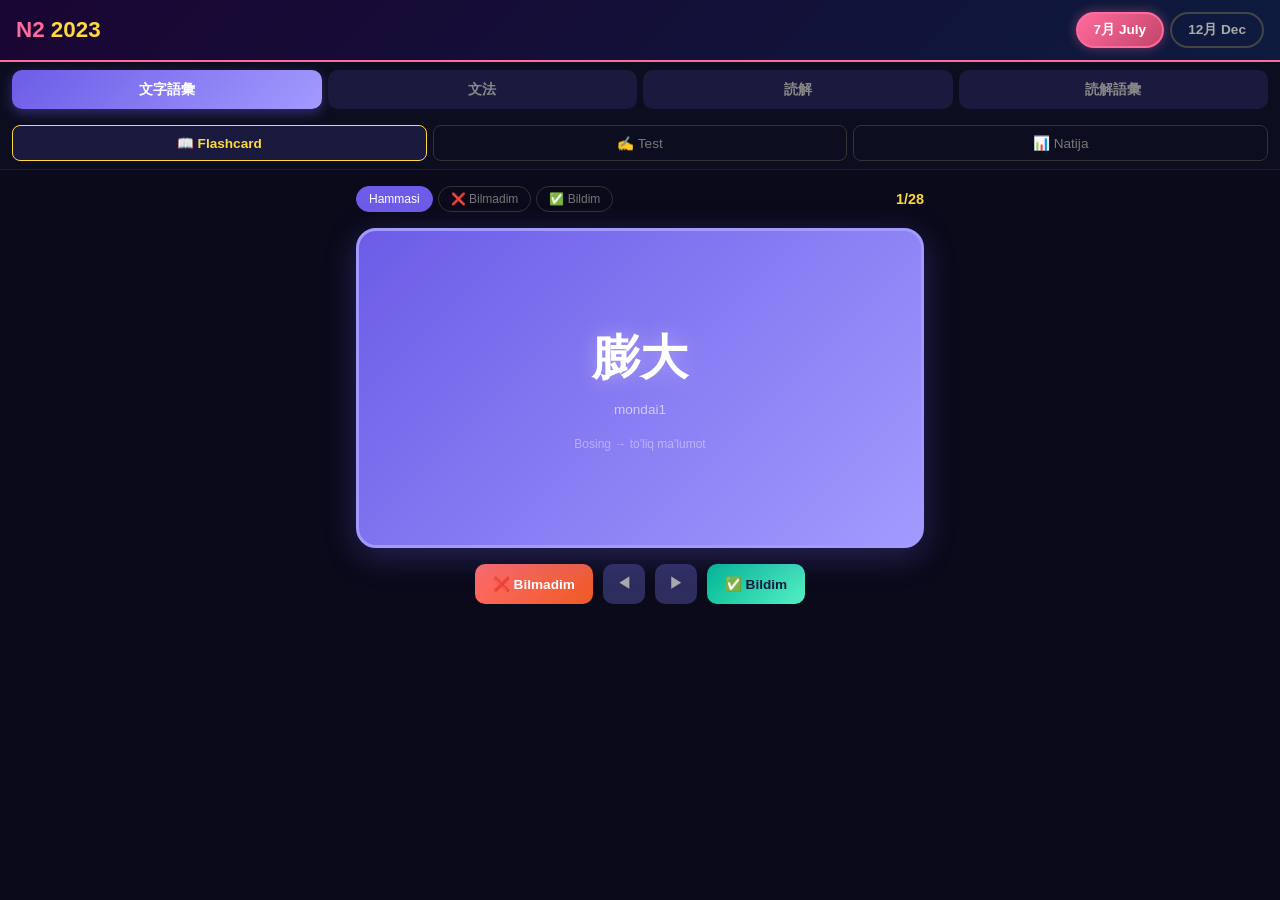
==== commit edc9ea4c: "Add 54 N3+ vocabulary words extracted from Dokkai passages - 23 N1 level words + 31 N2 level words f" ====
--- a/app/index.html
+++ b/app/index.html
@@ -19,6 +19,7 @@
     <button class="section-btn active" data-section="moji">文字語彙</button>
     <button class="section-btn" data-section="bunpo">文法</button>
     <button class="section-btn" data-section="dokkai">読解</button>
+    <button class="section-btn" data-section="dokvocab">読解語彙</button>
   </nav>
 
   <div class="mode-nav">
@@ -90,6 +91,7 @@
   <script src="data/dec2023-moji-goi.js"></script>
   <script src="data/dec2023-bunpo.js"></script>
   <script src="data/dec2023-dokkai.js"></script>
+  <script src="data/dokkai-vocab.js"></script>
   <script src="js/app.js"></script>
 </body>
 </html>
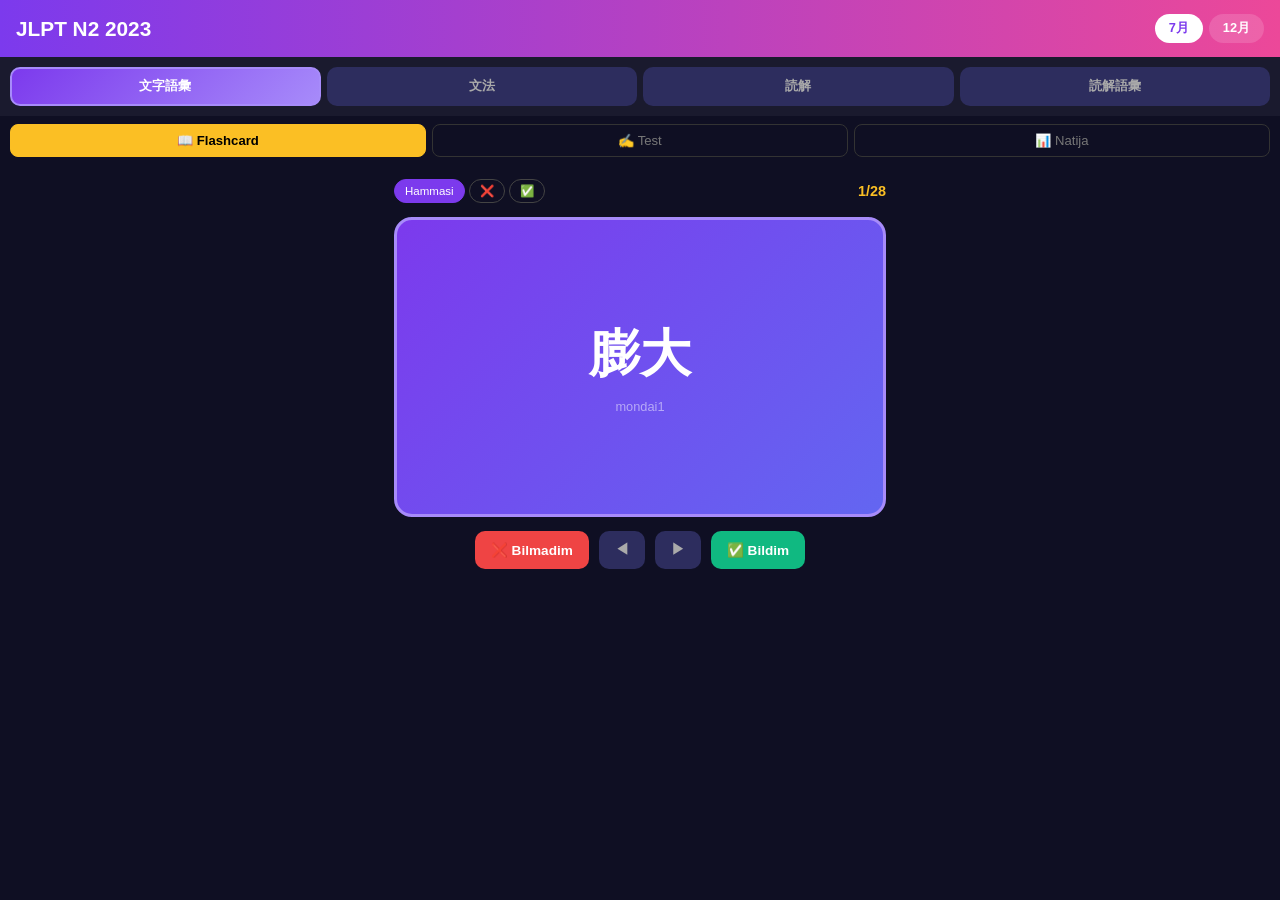
==== commit 39823837: "JLPT N2 2023 Study App - Complete fresh build - Single-page app: index.html + data.js + app.js - Jul" ====
--- a/app/index.html
+++ b/app/index.html
@@ -1,97 +1,127 @@
 <!DOCTYPE html>
 <html lang="ja">
 <head>
-  <meta charset="UTF-8">
-  <meta name="viewport" content="width=device-width, initial-scale=1.0">
-  <title>JLPT N2 2023 - O'rganish</title>
-  <link rel="stylesheet" href="css/style.css">
+<meta charset="UTF-8">
+<meta name="viewport" content="width=device-width,initial-scale=1.0">
+<title>JLPT N2 2023</title>
+<style>
+*{margin:0;padding:0;box-sizing:border-box}
+body{font-family:-apple-system,sans-serif;background:#0f0f23;color:#eee;min-height:100vh}
+header{background:linear-gradient(90deg,#7c3aed,#ec4899);padding:14px 16px;display:flex;align-items:center;justify-content:space-between}
+header h1{font-size:1.3rem;color:#fff}
+.tabs{display:flex;gap:6px}
+.tab{padding:6px 14px;background:rgba(255,255,255,.15);border:none;color:#fff;border-radius:20px;cursor:pointer;font-size:.8rem;font-weight:700}
+.tab.on{background:#fff;color:#7c3aed}
+nav{display:flex;gap:6px;padding:10px;background:#1a1a2e;flex-wrap:wrap}
+nav button{flex:1;min-width:70px;padding:9px 6px;background:#2d2d5e;border:2px solid transparent;color:#aaa;border-radius:10px;cursor:pointer;font-size:.8rem;font-weight:600;transition:.2s}
+nav button.on{background:linear-gradient(135deg,#7c3aed,#a78bfa);color:#fff;border-color:#a78bfa}
+.modes{display:flex;gap:6px;padding:8px 10px;background:#0f0f23}
+.modes button{flex:1;padding:8px;background:transparent;border:1px solid #333;color:#777;border-radius:8px;cursor:pointer;font-size:.82rem;transition:.2s}
+.modes button.on{background:#fbbf24;color:#000;border-color:#fbbf24;font-weight:700}
+main{padding:14px;max-width:520px;margin:0 auto}
+.view{display:none}.view.on{display:block;animation:fi .3s}
+@keyframes fi{from{opacity:0;transform:translateY(8px)}to{opacity:1;transform:none}}
+
+/* Card */
+.fc-bar{display:flex;justify-content:space-between;align-items:center;margin-bottom:10px}
+.filters{display:flex;gap:4px}
+.filters button{padding:4px 10px;background:transparent;border:1px solid #444;color:#888;border-radius:12px;cursor:pointer;font-size:.72rem}
+.filters button.on{background:#7c3aed;color:#fff;border-color:#7c3aed}
+.cnt{color:#fbbf24;font-weight:700;font-size:.9rem}
+.card-box{perspective:1000px;margin:14px 0}
+.card{position:relative;width:100%;min-height:300px;cursor:pointer;transform-style:preserve-3d;transition:transform .5s;border-radius:18px}
+.card.flip{transform:rotateY(180deg)}
+.card-f,.card-b{position:absolute;width:100%;min-height:300px;backface-visibility:hidden;border-radius:18px;padding:20px;display:flex;flex-direction:column;align-items:center;justify-content:center}
+.card-f{background:linear-gradient(135deg,#7c3aed,#6366f1);border:3px solid #a78bfa}
+.card-b{background:#1a1a2e;border:3px solid #ec4899;transform:rotateY(180deg);align-items:stretch;justify-content:flex-start;overflow-y:auto;max-height:420px}
+.card-f .big{font-size:3.2rem;font-weight:900;color:#fff}
+.card-f .sub{margin-top:10px;color:rgba(255,255,255,.5);font-size:.8rem}
+.row{margin-bottom:8px;padding-bottom:7px;border-bottom:1px solid #2a2a4e}
+.row .lbl{font-size:.68rem;color:#ec4899;text-transform:uppercase;font-weight:700;letter-spacing:.5px}
+.row .val{font-size:.9rem;color:#eee;line-height:1.5;margin-top:2px}
+.row .val.lg{font-size:1.7rem;color:#fbbf24;font-weight:800}
+.tip{display:block;margin-top:4px;padding:5px 8px;background:rgba(251,191,36,.06);border-left:3px solid #fbbf24;border-radius:3px;font-size:.78rem;color:#fbbf24}
+.acts{display:flex;justify-content:center;gap:10px;margin-top:14px}
+.acts button{padding:10px 16px;border:none;border-radius:10px;cursor:pointer;font-weight:700;font-size:.85rem;transition:.2s}
+.b-no{background:#ef4444;color:#fff}
+.b-no:hover{transform:scale(1.06)}
+.b-yes{background:#10b981;color:#fff}
+.b-yes:hover{transform:scale(1.06)}
+.b-arr{background:#2d2d5e;color:#aaa}
+
+/* Test */
+.t-bar{display:flex;justify-content:space-between;align-items:center;margin-bottom:10px;flex-wrap:wrap;gap:6px}
+.t-types{display:flex;gap:4px;flex-wrap:wrap}
+.t-types button{padding:4px 10px;background:transparent;border:1px solid #444;color:#888;border-radius:12px;cursor:pointer;font-size:.72rem}
+.t-types button.on{background:#fbbf24;color:#000;border-color:#fbbf24;font-weight:700}
+.t-score{color:#10b981;font-weight:700}
+.t-box{background:#1a1a2e;border-radius:14px;padding:18px;border:2px solid #2d2d5e}
+.t-q{font-size:1.5rem;text-align:center;color:#fff;margin-bottom:16px;font-weight:800;min-height:44px}
+.t-opts{display:flex;flex-direction:column;gap:7px}
+.t-o{padding:12px;background:#0f0f23;border:2px solid #2d2d5e;border-radius:10px;cursor:pointer;color:#ddd;font-size:.88rem;transition:.2s}
+.t-o:hover{border-color:#7c3aed}
+.t-o.ok{border-color:#10b981;background:rgba(16,185,129,.1);color:#10b981}
+.t-o.no{border-color:#ef4444;background:rgba(239,68,68,.08);color:#ef4444}
+.t-fb{margin-top:12px;padding:10px;border-radius:8px;font-size:.82rem;display:none;line-height:1.5}
+.t-fb.show{display:block}
+.t-fb.fok{background:rgba(16,185,129,.08);border:1px solid #10b981;color:#6ee7b7}
+.t-fb.fno{background:rgba(239,68,68,.06);border:1px solid #ef4444;color:#fca5a5}
+.t-next{display:none;margin:12px auto 0;padding:9px 20px;background:#7c3aed;color:#fff;border:none;border-radius:8px;cursor:pointer;font-size:.85rem}
+.t-next.show{display:block}
+
+/* Stats */
+.s-grid{display:grid;grid-template-columns:1fr 1fr 1fr;gap:8px;margin-bottom:16px}
+.s-c{background:#1a1a2e;border-radius:12px;padding:14px;text-align:center;border:1px solid #2d2d5e}
+.s-c .n{font-size:2rem;font-weight:900}
+.s-c .l{font-size:.68rem;color:#888;margin-top:2px}
+.s-c.sk .n{color:#10b981}.s-c.su .n{color:#ef4444}.s-c.st .n{color:#fbbf24}
+.s-list{display:flex;flex-direction:column;gap:7px;margin-bottom:16px}
+.s-i{background:#1a1a2e;border-radius:8px;padding:10px;border:1px solid #2d2d5e}
+.s-h{display:flex;justify-content:space-between;margin-bottom:5px;font-size:.82rem}
+.s-h .p{color:#10b981;font-weight:700}
+.pb{height:5px;background:#2d2d5e;border-radius:3px;overflow:hidden}
+.pb div{height:100%;background:linear-gradient(90deg,#10b981,#6ee7b7);border-radius:3px;transition:width .4s}
+.s-btns{display:flex;gap:8px}
+.s-btns button{padding:8px 12px;background:transparent;border:1px solid #ef4444;color:#ef4444;border-radius:6px;cursor:pointer;font-size:.75rem}
+.s-btns button:last-child{border-color:#fbbf24;color:#fbbf24}
+</style>
 </head>
 <body>
-  <header class="header">
-    <h1 class="logo">N2 <span>2023</span></h1>
-    <div class="exam-tabs">
-      <button class="exam-tab active" data-exam="july">7月 July</button>
-      <button class="exam-tab" data-exam="dec">12月 Dec</button>
-    </div>
-  </header>
-
-  <nav class="section-nav">
-    <button class="section-btn active" data-section="moji">文字語彙</button>
-    <button class="section-btn" data-section="bunpo">文法</button>
-    <button class="section-btn" data-section="dokkai">読解</button>
-    <button class="section-btn" data-section="dokvocab">読解語彙</button>
-  </nav>
-
-  <div class="mode-nav">
-    <button class="mode-btn active" data-mode="flashcard">📖 Flashcard</button>
-    <button class="mode-btn" data-mode="test">✍️ Test</button>
-    <button class="mode-btn" data-mode="stats">📊 Natija</button>
-  </div>
-
-  <main class="main-content">
-    <!-- FLASHCARD VIEW -->
-    <div id="view-flashcard" class="view active">
-      <div class="fc-top">
-        <div class="filter-bar">
-          <button class="filter-btn active" data-filter="all">Hammasi</button>
-          <button class="filter-btn" data-filter="unknown">❌ Bilmadim</button>
-          <button class="filter-btn" data-filter="known">✅ Bildim</button>
-        </div>
-        <span class="counter" id="counter">0/0</span>
-      </div>
-      <div class="card-wrap">
-        <div class="card" id="card">
-          <div class="card-front" id="card-front"></div>
-          <div class="card-back" id="card-back"></div>
-        </div>
-      </div>
-      <div class="card-actions">
-        <button class="btn btn-unknown" id="btn-unknown">❌ Bilmadim</button>
-        <button class="btn btn-nav" id="btn-prev">◀</button>
-        <button class="btn btn-nav" id="btn-next">▶</button>
-        <button class="btn btn-known" id="btn-known">✅ Bildim</button>
-      </div>
-    </div>
-
-    <!-- TEST VIEW -->
-    <div id="view-test" class="view">
-      <div class="test-top">
-        <div class="test-types">
-          <button class="tt-btn active" data-tt="meaning">Ma'no</button>
-          <button class="tt-btn" data-tt="reading">O'qilishi</button>
-          <button class="tt-btn" data-tt="kanji">Kanji</button>
-          <button class="tt-btn" data-tt="usage">Misol</button>
-        </div>
-        <div class="test-score" id="test-score">0/0</div>
-      </div>
-      <div class="test-box" id="test-box">
-        <div class="test-q" id="test-q"></div>
-        <div class="test-opts" id="test-opts"></div>
-        <div class="test-fb" id="test-fb"></div>
-        <button class="btn btn-next-q" id="btn-next-q">Keyingi →</button>
-      </div>
-    </div>
-
-    <!-- STATS VIEW -->
-    <div id="view-stats" class="view">
-      <div class="stats-wrap">
-        <div class="stats-cards" id="stats-cards"></div>
-        <div class="stats-sections" id="stats-sections"></div>
-        <div class="stats-btns">
-          <button class="btn btn-reset" id="btn-reset-section">Bu bo'limni tozalash</button>
-          <button class="btn btn-reset-all" id="btn-reset-all">Hammasini tozalash</button>
-        </div>
-      </div>
-    </div>
-  </main>
-
-  <script src="data/july2023-moji-goi.js"></script>
-  <script src="data/july2023-bunpo.js"></script>
-  <script src="data/july2023-dokkai.js"></script>
-  <script src="data/dec2023-moji-goi.js"></script>
-  <script src="data/dec2023-bunpo.js"></script>
-  <script src="data/dec2023-dokkai.js"></script>
-  <script src="data/dokkai-vocab.js"></script>
-  <script src="js/app.js"></script>
+<header>
+<h1>JLPT N2 2023</h1>
+<div class="tabs">
+<button class="tab on" data-e="july">7月</button>
+<button class="tab" data-e="dec">12月</button>
+</div>
+</header>
+<nav id="nav">
+<button class="on" data-s="moji">文字語彙</button>
+<button data-s="bunpo">文法</button>
+<button data-s="dokkai">読解</button>
+<button data-s="dv">読解語彙</button>
+</nav>
+<div class="modes">
+<button class="on" data-m="fc">📖 Flashcard</button>
+<button data-m="test">✍️ Test</button>
+<button data-m="st">📊 Natija</button>
+</div>
+<main>
+<div class="view on" id="v-fc">
+<div class="fc-bar"><div class="filters"><button class="on" data-f="all">Hammasi</button><button data-f="unknown">❌</button><button data-f="known">✅</button></div><span class="cnt" id="cnt">0/0</span></div>
+<div class="card-box"><div class="card" id="card"><div class="card-f" id="cf"></div><div class="card-b" id="cb"></div></div></div>
+<div class="acts"><button class="b-no" id="bno">❌ Bilmadim</button><button class="b-arr" id="bp">◀</button><button class="b-arr" id="bn">▶</button><button class="b-yes" id="byes">✅ Bildim</button></div>
+</div>
+<div class="view" id="v-test">
+<div class="t-bar"><div class="t-types"><button class="on" data-t="meaning">Ma'no</button><button data-t="reading">O'qilishi</button><button data-t="kanji">Kanji</button><button data-t="usage">Misol</button></div><span class="t-score" id="tscore">0/0</span></div>
+<div class="t-box"><div class="t-q" id="tq"></div><div class="t-opts" id="topts"></div><div class="t-fb" id="tfb"></div><button class="t-next" id="tnext">Keyingi →</button></div>
+</div>
+<div class="view" id="v-st">
+<div class="s-grid" id="sgrid"></div>
+<div class="s-list" id="slist"></div>
+<div class="s-btns"><button id="brs">Bu bo'limni tozalash</button><button id="bra">Hammasini tozalash</button></div>
+</div>
+</main>
+<script src="data.js"></script>
+<script src="app.js"></script>
 </body>
 </html>
